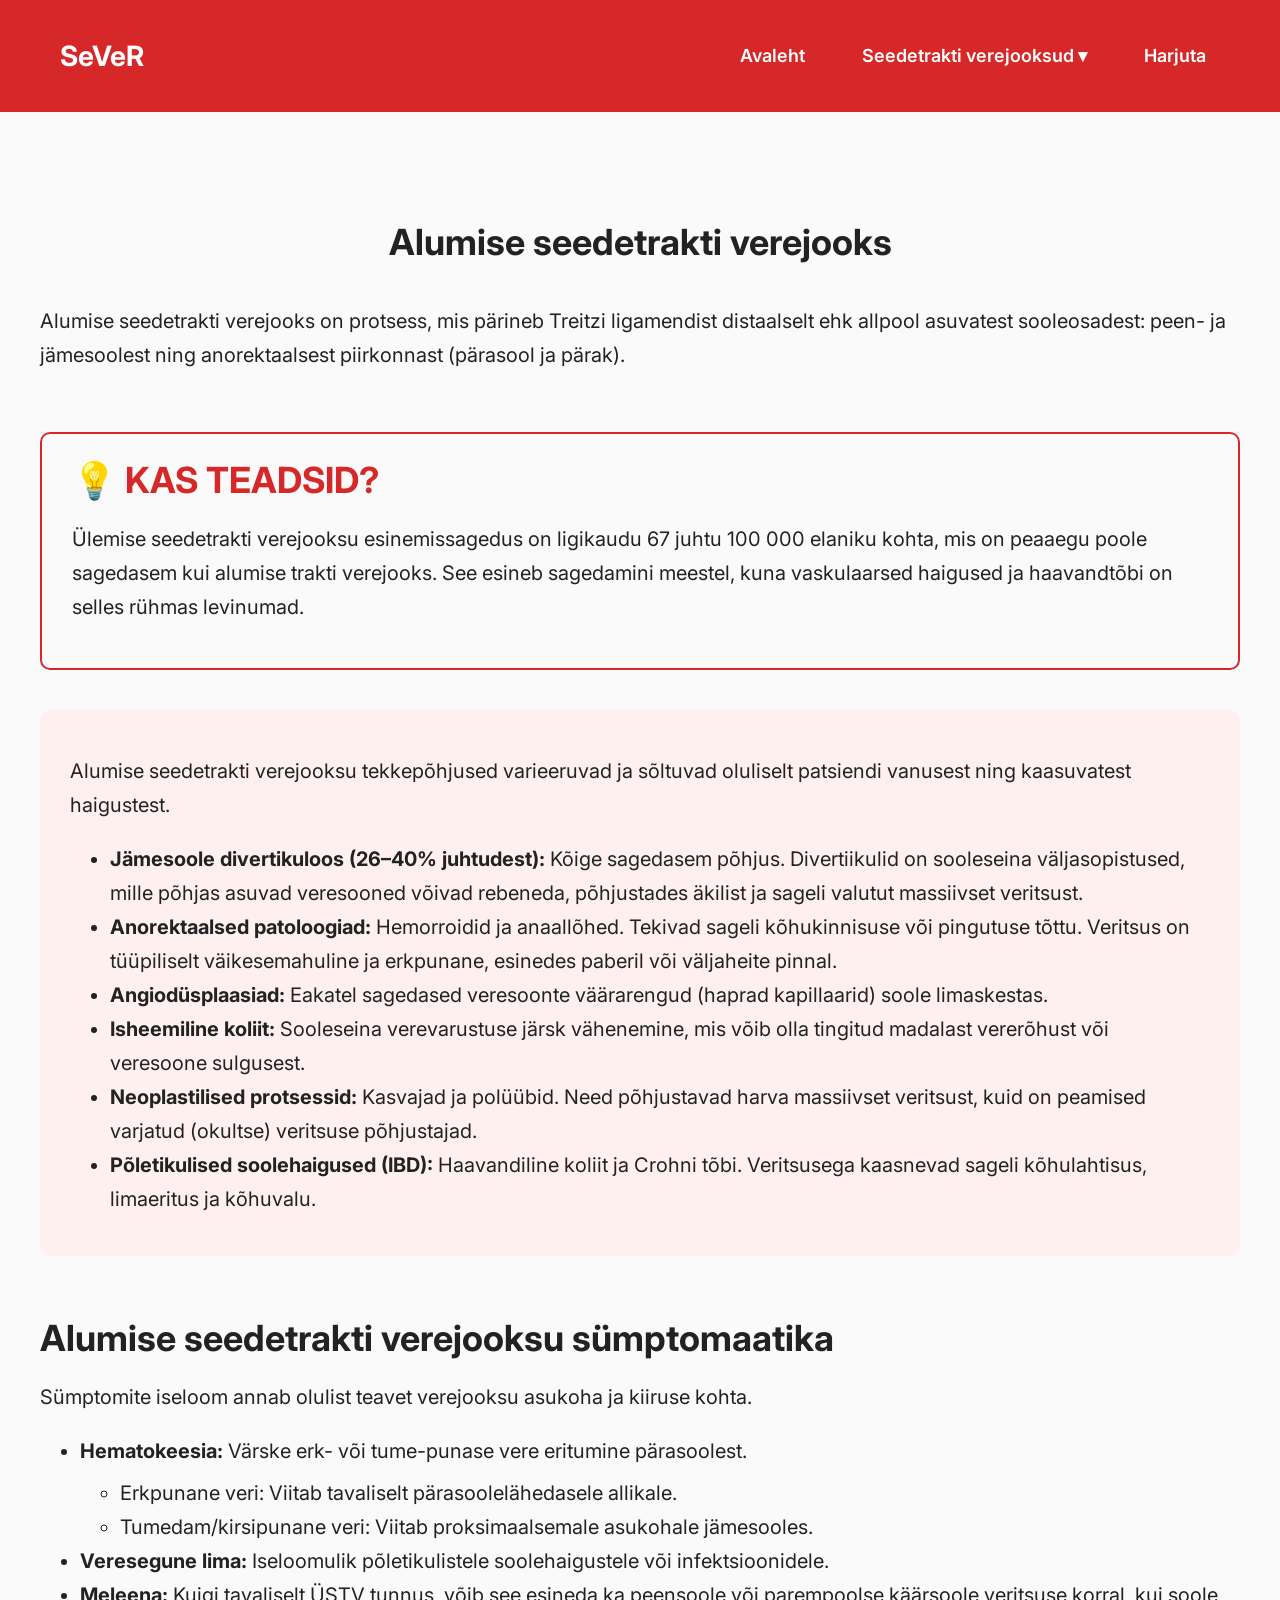
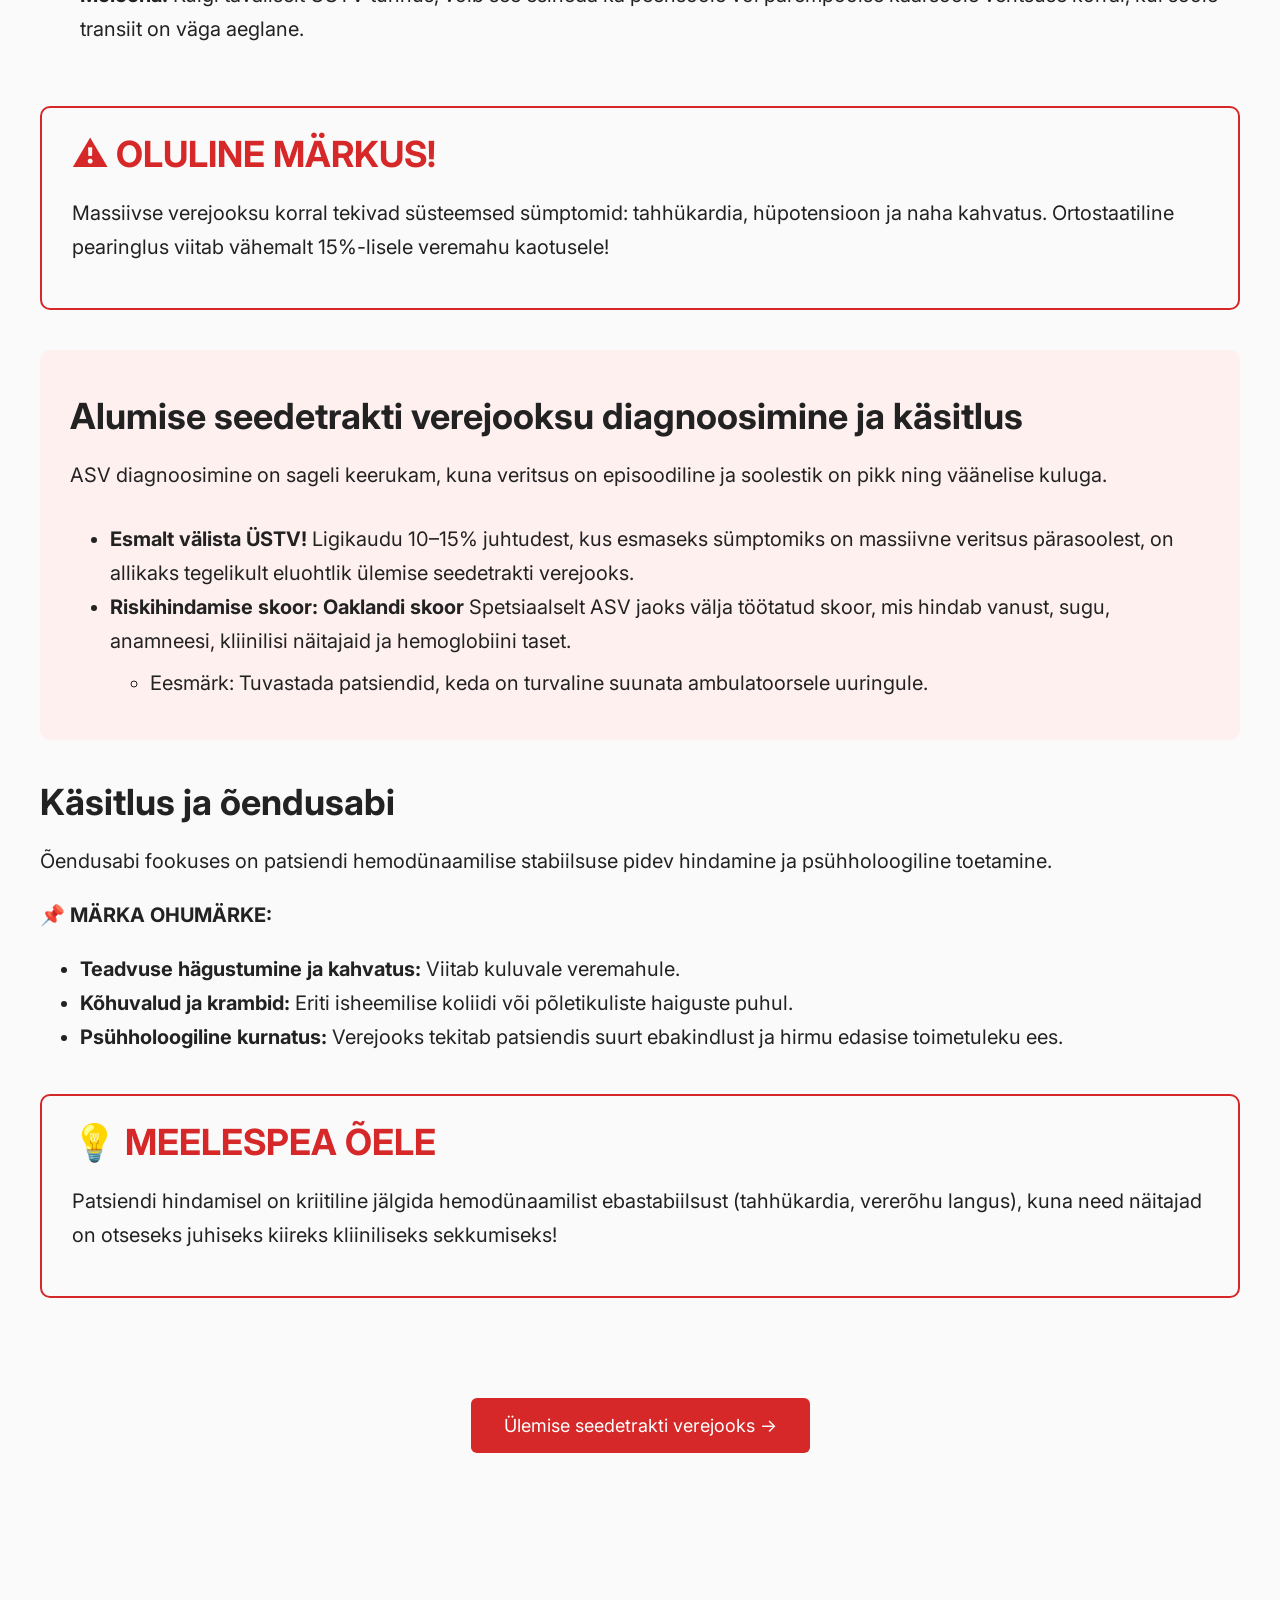
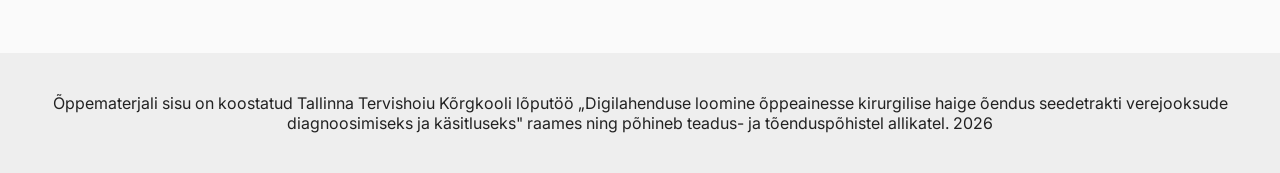
==== alumine seedetrakt.html @ 02011db6 "Add files via upload Update to everything" ====
<!DOCTYPE html>
<html>
<head>

<title>Alumine seedetrakt</title>

<link rel="stylesheet" href="style.css">
<meta name="viewport" content="width=device-width, initial-scale=1.0">

<link href="https://fonts.googleapis.com/css2?family=Inter:wght@300;400;600&display=swap" rel="stylesheet">

<script src="menu.js" defer></script>

</head>

<body>

<header>
  <h1>SeVeR</h1>
  <nav>
    <a href="index.html">Avaleht</a>
    <div class="nav-dropdown">
      <a class="nav-trigger">Seedetrakti verejooksud ▾</a>
      <div class="dropdown-panel">
        <div class="dropdown-col">
          <a href="ulemine seedetrakt.html" class="section-btn">Ülemine seedetrakt</a>
          <a href="alumine seedetrakt.html" class="section-btn">Alumine seedetrakt</a>
        </div>
      </div>
    </div>
    <a href="practice.html">Harjuta</a>
  </nav>
</header>

<div class="page-content">
  <div class="container">

    <!-- TITLE -->
    <h2 style="text-align:center; margin-top:60px; margin-bottom:40px;">Alumise seedetrakti verejooks</h2>

    <!-- INTRO TEXT -->
    <p style="margin-bottom:60px;">Alumise seedetrakti verejooks on protsess, mis pärineb Treitzi ligamendist distaalselt ehk
allpool asuvatest sooleosadest: peen- ja jämesoolest ning anorektaalsest piirkonnast (pärasool ja pärak).</p>

    <!-- DID YOU KNOW BOX -->
    <div class="info-box-outline">
      <h2>💡 KAS TEADSID?</h2>
      <p>Ülemise seedetrakti verejooksu esinemissagedus on ligikaudu 67 juhtu 100 000 elaniku kohta, mis on peaaegu poole sagedasem kui alumise trakti verejooks. See esineb sagedamini meestel, kuna vaskulaarsed haigused ja haavandtõbi on selles rühmas levinumad.</p>
    </div>

    <!-- LIGHT RED BACKGROUND BOX - CAUSES -->
    <div class="info-box-light">
      <p>Alumise seedetrakti verejooksu tekkepõhjused varieeruvad ja sõltuvad oluliselt patsiendi vanusest ning kaasuvatest haigustest.</p>

      <ul>
        <li><strong>Jämesoole divertikuloos (26–40% juhtudest):</strong> Kõige sagedasem põhjus. Divertiikulid on sooleseina väljasopistused, mille põhjas asuvad veresooned võivad rebeneda, põhjustades äkilist ja sageli valutut massiivset veritsust.</li>
        <li><strong>Anorektaalsed patoloogiad:</strong> Hemorroidid ja anaallõhed. Tekivad sageli kõhukinnisuse või pingutuse tõttu. Veritsus on tüüpiliselt väikesemahuline ja erkpunane, esinedes paberil või väljaheite pinnal.</li>
        <li><strong>Angiodüsplaasiad:</strong> Eakatel sagedased veresoonte väärarengud (haprad kapillaarid) soole limaskestas.</li>
        <li><strong>Isheemiline koliit:</strong> Sooleseina verevarustuse järsk vähenemine, mis võib olla tingitud madalast vererõhust või veresoone sulgusest.</li>
        <li><strong>Neoplastilised protsessid:</strong> Kasvajad ja polüübid. Need põhjustavad harva massiivset veritsust, kuid on peamised varjatud (okultse) veritsuse põhjustajad.</li>
        <li><strong>Põletikulised soolehaigused (IBD):</strong> Haavandiline koliit ja Crohni tõbi. Veritsusega kaasnevad sageli kõhulahtisus, limaeritus ja kõhuvalu.</li>
      </ul>
    </div>

    <!-- SYMPTOMS -->
    <h2 style="margin-top:60px; margin-bottom:20px;">Alumise seedetrakti verejooksu sümptomaatika</h2>
    <p style="margin-bottom:20px;">Sümptomite iseloom annab olulist teavet verejooksu asukoha ja kiiruse kohta.</p>

    <ul style="font-size:20px; line-height:1.7; margin-bottom:60px;">
      <li><strong>Hematokeesia:</strong> Värske erk- või tume-punase vere eritumine pärasoolest.
        <ul style="margin-top:8px;">
          <li>Erkpunane veri: Viitab tavaliselt pärasoolelähedasele allikale.</li>
          <li>Tumedam/kirsipunane veri: Viitab proksimaalsemale asukohale jämesooles.</li>
        </ul>
      </li>
      <li><strong>Veresegune lima:</strong> Iseloomulik põletikulistele soolehaigustele või infektsioonidele.</li>
      <li><strong>Meleena:</strong> Kuigi tavaliselt ÜSTV tunnus, võib see esineda ka peensoole või parempoolse käärsoole veritsuse korral, kui soole transiit on väga aeglane.</li>
    </ul>

    <!-- WARNING BOX -->
    <div class="info-box-outline">
      <h2>⚠️ OLULINE MÄRKUS!</h2>
      <p>Massiivse verejooksu korral tekivad süsteemsed sümptomid: tahhükardia, hüpotensioon ja naha kahvatus. Ortostaatiline pearinglus viitab vähemalt 15%-lisele veremahu kaotusele!</p>
    </div>

    <!-- DIAGNOSIS -->
    <div class="info-box-light">
      <h2 style="margin-top:20px; margin-bottom:20px;">Alumise seedetrakti verejooksu diagnoosimine ja käsitlus</h2>
      <p style="margin-bottom:30px;">ASV diagnoosimine on sageli keerukam, kuna veritsus on episoodiline ja soolestik on pikk ning väänelise kuluga.</p>

      <ul>
        <li><strong>Esmalt välista ÜSTV!</strong> Ligikaudu 10–15% juhtudest, kus esmaseks sümptomiks on massiivne veritsus pärasoolest, on allikaks tegelikult eluohtlik ülemise seedetrakti verejooks.</li>
        <li><strong>Riskihindamise skoor: Oaklandi skoor</strong> Spetsiaalselt ASV jaoks välja töötatud skoor, mis hindab vanust, sugu, anamneesi, kliinilisi näitajaid ja hemoglobiini taset.
          <ul style="margin-top:8px;">
            <li>Eesmärk: Tuvastada patsiendid, keda on turvaline suunata ambulatoorsele uuringule.</li>
          </ul>
        </li>
      </ul>

      
    </div>
    <h2 style="margin-top:20px; margin-bottom:20px;">Käsitlus ja õendusabi</h2>
      <p>Õendusabi fookuses on patsiendi hemodünaamilise stabiilsuse pidev hindamine ja psühholoogiline toetamine.</p>

      <p><strong>📌 MÄRKA OHUMÄRKE:</strong></p>
      <ul>
        <li><strong>Teadvuse hägustumine ja kahvatus:</strong> Viitab kuluvale veremahule.</li>
        <li><strong>Kõhuvalud ja krambid:</strong> Eriti isheemilise koliidi või põletikuliste haiguste puhul.</li>
        <li><strong>Psühholoogiline kurnatus:</strong> Verejooks tekitab patsiendis suurt ebakindlust ja hirmu edasise toimetuleku ees.</li>
      </ul>

    <!-- REMEMBER BOX -->
    <div class="info-box-outline">
      <h2>💡 MEELESPEA ÕELE</h2>
      <p>Patsiendi hindamisel on kriitiline jälgida hemodünaamilist ebastabiilsust (tahhükardia, vererõhu langus), kuna need näitajad on otseseks juhiseks kiireks kliiniliseks sekkumiseks!</p>
    </div>

    <!-- BUTTON -->
    <div style="text-align:center; margin-top:60px; margin-bottom:60px;">
      <a class="btn" href="ulemine seedetrakt.html">Ülemise seedetrakti verejooks →</a>
    </div>

  </div>
</div>

<footer>
  Õppematerjali sisu on koostatud Tallinna Tervishoiu Kõrgkooli lõputöö „Digilahenduse loomine õppeainesse kirurgilise haige õendus seedetrakti verejooksude diagnoosimiseks ja käsitluseks" raames ning põhineb teadus- ja tõenduspõhistel allikatel. 2026
</footer>

</body>
</html>
---- style.css ----
*, *::before, *::after {
    box-sizing: border-box;
}

html {
    overflow-x: hidden;
}

body {
    overflow-x: hidden;
    max-width: 100vw;
    /* rest of your body styles stay as they are */
}

body{
font-family:'Inter', sans-serif;
margin:0;
background:#fafafa;
color:#222;
min-height: 100vh;
display:flex;
flex-direction:column;
}

/* HEADER */

header{
background:#d62828;
padding:20px 60px;
display:flex;
justify-content:space-between;
align-items:center;
flex-wrap:wrap;
position:fixed;
top:0;
left:0;
width:100%;
z-index:1000;
}

header h1{
color:white;
font-size:28px;
}

nav a{
color:white;
margin-left:25px;
font-weight:600;
text-decoration:none;
font-size:18px;
transition:0.2s;
padding: 10px 14px;
border-radius: 6px;
}

nav a:hover{
color:black;
}

/* NAV DROPDOWN */
.nav-dropdown {
  position: relative;
  display: inline-block;
}

.nav-trigger {
  cursor: pointer !important;
  user-select: none;
}

.dropdown-panel {
  display: none;
  position: fixed;
  top: 110px;
  right: 0;
  width: 600px;
  background: #111;
  color: white;
  padding: 40px;
  z-index: 999;
  box-shadow: -4px 4px 20px rgba(0,0,0,0.4);
  animation: slideDown 0.3s ease;
  overflow-y: auto;
  max-height: calc(100vh - 68px);
  border-radius: 0 0 0 12px;
}

.dropdown-panel.open {
  display: flex;
  gap: 40px;
}

@keyframes slideDown {
  from { opacity: 0; transform: translateY(-10px); }
  to   { opacity: 1; transform: translateY(0); }
}

/* SECTION HEADERS - white clickable buttons */
.dropdown-col .section-btn {
  display: block;
  color: white;
  text-decoration: none;
  font-size: 15px;
  font-weight: 600;
  background: #2a2a2a;
  border-radius: 6px;
  padding: 10px 14px;
  margin: 10px 0 6px;
  transition: 0.2s;
  cursor: pointer;
}

.dropdown-col .section-btn:hover {
  background: #d62828;
  padding-left: 18px;
}

/* SUBSECTION LABELS - gray, not clickable */
.dropdown-col .section-label {
  color: #888;
  font-size: 13px;
  margin: 12px 0 4px 4px;
  display: block;
  cursor: default;
  user-select: none;
}

/* SUB-ITEMS - gray, not clickable */
.dropdown-col ul {
  list-style: none;
  padding: 0 0 0 12px;
  margin: 0 0 8px;
}

.dropdown-col ul li {
  color: #888;
  font-size: 14px;
  padding: 4px 0;
  cursor: default;
  user-select: none;
}


/* HERO */

.hero{
background:url("images/ambulance.jpg");
background-size:cover;
background-position:center;
height:420px;
display:flex;
flex-direction: column; /* ← add this */
align-items:center;
justify-content:center;
text-align:center;
color:white;
padding:20px;
margin-top:0px;
position: relative;
}

.hero h2{
font-size:70px;
max-width:800px;
}


.hero h3 {
  font-size: 46px;
  font-weight: 400;
  margin: 0 0 8px;
  color: white;
  text-shadow: 1px 1px 0 black, -1px -1px 0 black, 1px -1px 0 black, -1px 1px 0 black;
}

.hero h4 {
  font-size: 28px;
  font-weight: 300;
  margin: 0;
  color: white;
  text-shadow: 1.5px 1.5px 0 black, -1.5px -1.5px 0 black, 1.5px -1.5px 0 black, -1.5px 1.5px 0 black;

}

/* DARK OVERLAY */
.hero::before {
  content: '';
  position: absolute;
  top: 0;
  left: 0;
  width: 100%;
  height: 100%;
  background: rgba(0, 0, 0, 0.3); /* ← adjust 0.4 to make darker or lighter */
  z-index: 0;
}

/* KEEP TEXT ABOVE OVERLAY */
.hero h2,
.hero h3,
.hero h4 {
  position: relative;
  z-index: 1;
}

/* CONTAINER */

.container{
max-width:1400px;
margin:auto;
padding:60px 40px;
flex:1;
width:100%;
padding-top:80px;
}

/* TEXT */

h2{
font-size:36px;
margin-bottom:4px;
}

p{
font-size:20px;
line-height:1.7;
}

li{
font-size:20px;
line-height:1.7;
}

/* BUTTON */

.btn{
background:#d62828;
color:white;
padding:16px 32px;
border-radius:6px;
text-decoration:none;
margin-top:40px;
transition:0.2s;
font-size:18px;
display: inline-block;
min-width: 200px;
text-align: center;
border: 1px solid transparent
}

.btn:hover{
background:white;
color:black;
border:1px solid black;
/* transform:scale(1); */
}

/* BUTTON GAP (desktop) */
.btn + .btn {
    margin-left: 40px;
}


/* LEARN GRID */

.topic{
display:grid;
grid-template-columns:1fr 1fr;
gap:80px;
margin:100px 0;
align-items:center;
}

.topic img{
width:90%;
border-radius:10px;
}

/* FOOTER */

footer{
background:#eee;
text-align:center;
padding:40px;
margin-top:80px;
font-size:16px;
}

/* FLASHCARD LAYOUT */

.flashcard-grid{
display:grid;
grid-template-columns:repeat(3,1fr);
gap:150px;
margin-top:80px;
margin-bottom:120px;

}

.card-container{
perspective:1000px;
height:300px;

}

.card{
width:100%;
height:100%;
position:relative;
transform-style:preserve-3d;
transition:transform 0.6s;
cursor:pointer;
}

.card.flip{
transform:rotateY(180deg);
}

.card-face{
position:absolute;
width:100%;
height:100%;
backface-visibility:hidden;
background:white;
border-radius:10px;
box-shadow:0 6px 20px rgba(0,0,0,0.1);
padding:25px;
display:flex;
flex-direction:column;
justify-content:center;
box-sizing: border-box;
left: 0;
}

.card-back{
transform:rotateY(180deg);
}

/*.card input{
margin-top:20px;
padding:10px;
font-size:16px;
}*/

/* CUSTOM FLASHCARD INPUTS */

.card label{
font-size:14px;
margin-top:10px;
}

.card input{
margin-top:5px;
margin-bottom:10px;
padding:10px;
font-size:16px;
border-radius:5px;
border:1px solid #ccc;
}
.page-content{
    flex:1;
    display:flex;
    flex-direction:column;
    padding-top:80px;
}

/* INTRO IMAGE */
.intro-image {
  text-align: center;
  margin: 40px 0;
}

.intro-image img {
  width: 70%;
  max-width: 900px;
  border-radius: 10px;
}

/* INFO BOX - red outline */
.info-box-outline {
  border: 2px solid #d62828;
  border-radius: 10px;
  padding: 24px 30px;
  margin: 40px 0;
}

.info-box-outline h2 {
  color: #d62828;
  margin-top: 0;
}

/* INFO BOX - light red background */
.info-box-light {
  background: #fff0f0;
  border-radius: 10px;
  padding: 24px 30px;
  margin: 40px 0;
}

/* SYMPTOMS TABLE */
.symptoms-table {
  width: 100%;
  border-collapse: collapse;
  margin: 30px 0;
  font-size: 18px;
}

.symptoms-table th {
  background: #d62828;
  color: white;
  padding: 16px 20px;
  text-align: left;
}

.symptoms-table td {
  padding: 20px;
  border-bottom: 1px solid #eee;
}

.symptoms-table tr:nth-child(even) {
  background: #fafafa;
}

.symptoms-table tr:hover {
  background: #fff0f0;
}




/* MOBILE RESPONSIVE */

@media (max-width:900px){

    .page-content{
        padding-top:100px;
    }
    /* CONTAINER */
    .container{
        padding:100px 15px 30px;
        overflow-x: hidden;
    }

    /* HERO */
    .hero{
        height:300px;
        padding:15px;
    }
    

    /* .hero h2{
        font-size:28px;
    }

    /* TEXT */
    /* h2{
        font-size:26px;
    }

    p{
        font-size:16px; 
    }*/

    header{
        padding:15px;
        flex-direction:column;
        align-items:flex-start;
    }

    nav{
        margin-top:10px;
    }

    nav a{
        margin-left:0;
        margin-right:15px;
        /* font-size:16px; */
    }

    .dropdown-panel {
    width: 100%;
    flex-direction: column;
    right: 0;
    left: 0;
    border-radius: 0 0 12px 12px;
    top: 125px;
    }

    /* GRID FIX (MOST IMPORTANT) */
    .flashcard-grid{
        grid-template-columns:1fr;
        gap:30px;
        margin-top:100px;
        justify-items:center; /* 🔥 THIS IS THE KEY FIX */
    }

    /* TOPIC SECTION */
    .topic{
        grid-template-columns:1fr;
        gap:40px;
    }

    /* BUTTON */
    .btn{
        padding:12px 20px;
        /* font-size:16px; */
        display: inline-block;
        margin-left: auto;
        margin-right: auto;
    }

    .btn + .btn {
    margin-left: 15px;
    margin-top: 20px;
}

    /* FOOTER */
    footer{
        padding:30px 15px;
        width: 100%;
        box-sizing: border-box;
    }

    .card{
    width:95%;
    margin:0;}

    .card-container{
    width:100%;
    display:flex;
    justify-content:center;}

    .intro-image img {
    width: 100%;
  }

    

}
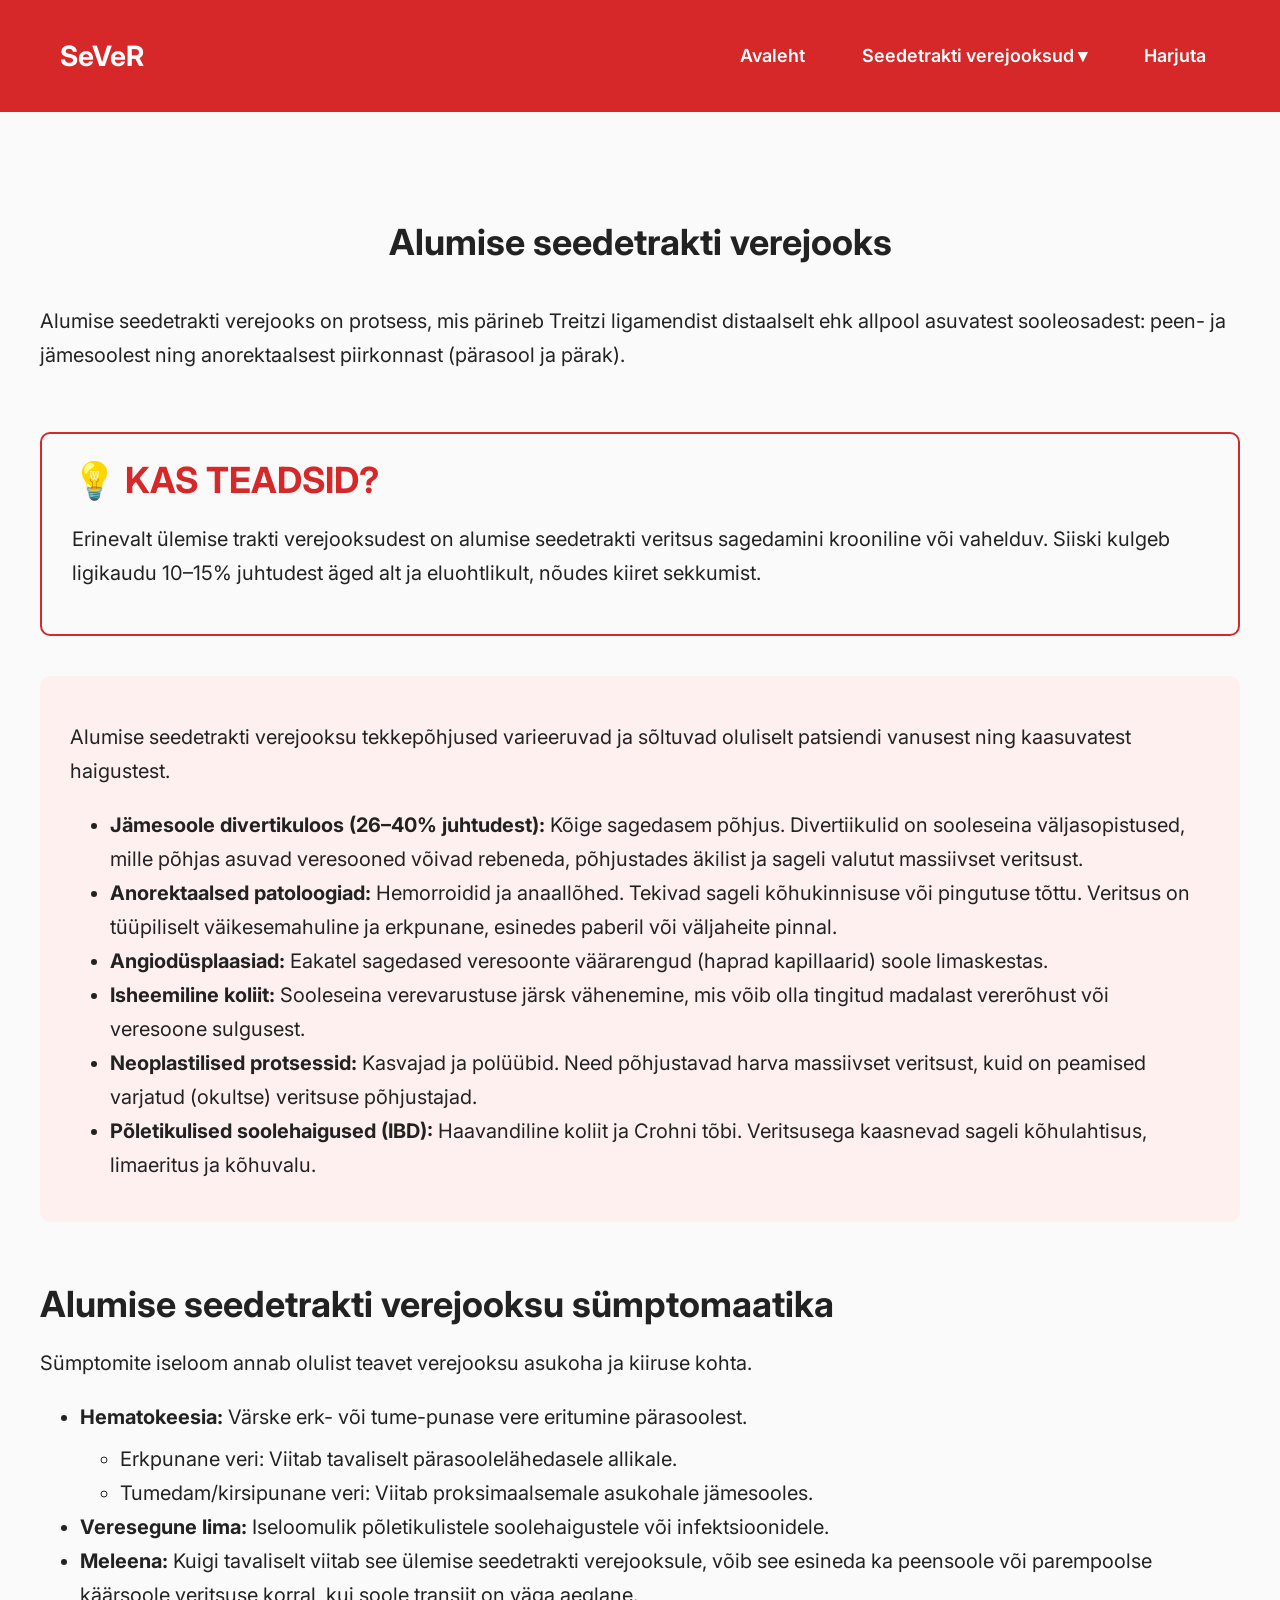
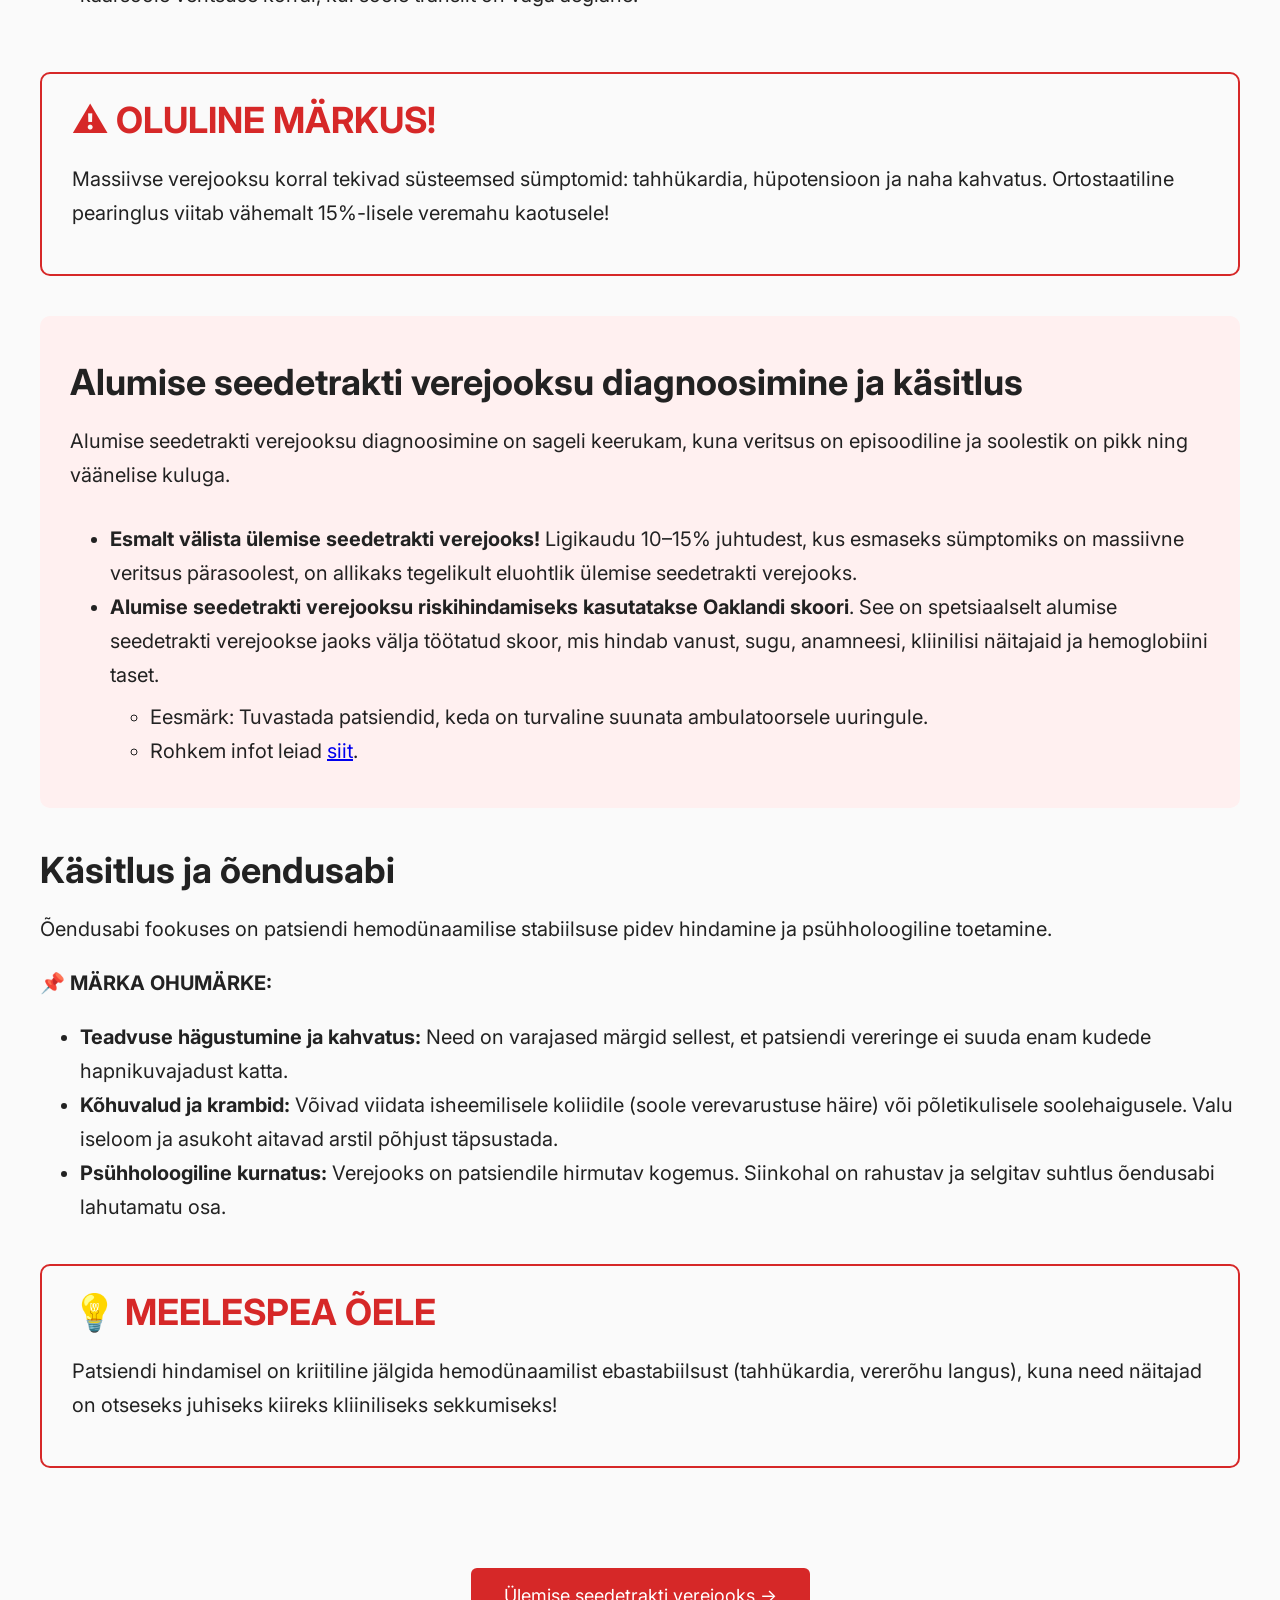
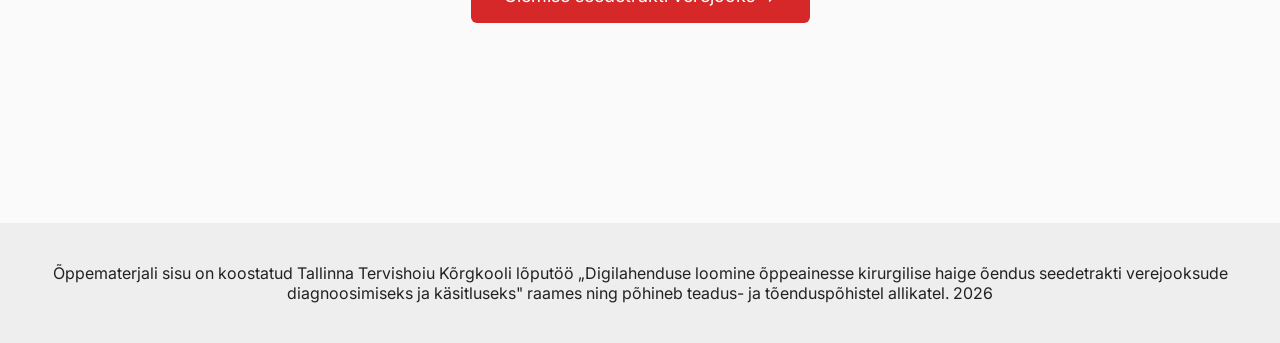
==== commit 1bee8a93: "Add files via upload update to ui" ====
--- a/alumine seedetrakt.html
+++ b/alumine seedetrakt.html
@@ -45,7 +45,7 @@
     <!-- DID YOU KNOW BOX -->
     <div class="info-box-outline">
       <h2>💡 KAS TEADSID?</h2>
-      <p>Ülemise seedetrakti verejooksu esinemissagedus on ligikaudu 67 juhtu 100 000 elaniku kohta, mis on peaaegu poole sagedasem kui alumise trakti verejooks. See esineb sagedamini meestel, kuna vaskulaarsed haigused ja haavandtõbi on selles rühmas levinumad.</p>
+      <p>Erinevalt ülemise trakti verejooksudest on alumise seedetrakti veritsus sagedamini krooniline või vahelduv. Siiski kulgeb ligikaudu 10–15% juhtudest äged alt ja eluohtlikult, nõudes kiiret sekkumist.</p>
     </div>
 
     <!-- LIGHT RED BACKGROUND BOX - CAUSES -->
@@ -74,7 +74,7 @@
         </ul>
       </li>
       <li><strong>Veresegune lima:</strong> Iseloomulik põletikulistele soolehaigustele või infektsioonidele.</li>
-      <li><strong>Meleena:</strong> Kuigi tavaliselt ÜSTV tunnus, võib see esineda ka peensoole või parempoolse käärsoole veritsuse korral, kui soole transiit on väga aeglane.</li>
+      <li><strong>Meleena:</strong> Kuigi tavaliselt viitab see ülemise seedetrakti verejooksule, võib see esineda ka peensoole või parempoolse käärsoole veritsuse korral, kui soole transiit on väga aeglane.</li>
     </ul>
 
     <!-- WARNING BOX -->
@@ -86,13 +86,14 @@
     <!-- DIAGNOSIS -->
     <div class="info-box-light">
       <h2 style="margin-top:20px; margin-bottom:20px;">Alumise seedetrakti verejooksu diagnoosimine ja käsitlus</h2>
-      <p style="margin-bottom:30px;">ASV diagnoosimine on sageli keerukam, kuna veritsus on episoodiline ja soolestik on pikk ning väänelise kuluga.</p>
+      <p style="margin-bottom:30px;">Alumise seedetrakti verejooksu diagnoosimine on sageli keerukam, kuna veritsus on episoodiline ja soolestik on pikk ning väänelise kuluga.</p>
 
       <ul>
-        <li><strong>Esmalt välista ÜSTV!</strong> Ligikaudu 10–15% juhtudest, kus esmaseks sümptomiks on massiivne veritsus pärasoolest, on allikaks tegelikult eluohtlik ülemise seedetrakti verejooks.</li>
-        <li><strong>Riskihindamise skoor: Oaklandi skoor</strong> Spetsiaalselt ASV jaoks välja töötatud skoor, mis hindab vanust, sugu, anamneesi, kliinilisi näitajaid ja hemoglobiini taset.
+        <li><strong>Esmalt välista ülemise seedetrakti verejooks!</strong> Ligikaudu 10–15% juhtudest, kus esmaseks sümptomiks on massiivne veritsus pärasoolest, on allikaks tegelikult eluohtlik ülemise seedetrakti verejooks.</li>
+        <li><strong>Alumise seedetrakti verejooksu riskihindamiseks kasutatakse Oaklandi skoori</strong>. See on spetsiaalselt alumise seedetrakti verejookse jaoks välja töötatud skoor, mis hindab vanust, sugu, anamneesi, kliinilisi näitajaid ja hemoglobiini taset.</li>
           <ul style="margin-top:8px;">
             <li>Eesmärk: Tuvastada patsiendid, keda on turvaline suunata ambulatoorsele uuringule.</li>
+            <li>Rohkem infot leiad <a href="https://www.mdcalc.com/calc/10042/oakland-score-safe-discharge-lower-gi-bleed" target="_blank">siit</a>.</li>
           </ul>
         </li>
       </ul>
@@ -104,10 +105,10 @@
 
       <p><strong>📌 MÄRKA OHUMÄRKE:</strong></p>
       <ul>
-        <li><strong>Teadvuse hägustumine ja kahvatus:</strong> Viitab kuluvale veremahule.</li>
-        <li><strong>Kõhuvalud ja krambid:</strong> Eriti isheemilise koliidi või põletikuliste haiguste puhul.</li>
-        <li><strong>Psühholoogiline kurnatus:</strong> Verejooks tekitab patsiendis suurt ebakindlust ja hirmu edasise toimetuleku ees.</li>
-      </ul>
+          <li><strong>Teadvuse hägustumine ja kahvatus:</strong> Need on varajased märgid sellest, et patsiendi vereringe ei suuda enam kudede hapnikuvajadust katta.</li>
+  <li><strong>Kõhuvalud ja krambid:</strong> Võivad viidata isheemilisele koliidile (soole verevarustuse häire) või põletikulisele soolehaigusele. Valu iseloom ja asukoht aitavad arstil põhjust täpsustada.</li>
+  <li><strong>Psühholoogiline kurnatus:</strong> Verejooks on patsiendile hirmutav kogemus. Siinkohal on rahustav ja selgitav suhtlus õendusabi lahutamatu osa.</li>
+</ul>
 
     <!-- REMEMBER BOX -->
     <div class="info-box-outline">
--- a/style.css
+++ b/style.css
@@ -255,9 +255,27 @@
 /* transform:scale(1); */
 }
 
+.button-stack {
+  display: flex;
+  flex-direction: column;
+  align-items: center;
+  gap: 20px;
+  margin-top: 80px;
+  margin-bottom: 10px;
+}
+
+.button-stack2 {
+  display: flex;
+  flex-direction: column;
+  align-items: center;
+  gap: 10px;
+  margin-top: 10px;
+  margin-bottom: 10px;
+}
+
 /* BUTTON GAP (desktop) */
 .btn + .btn {
-    margin-left: 40px;
+  margin-left: 0;
 }
 
 
@@ -336,6 +354,13 @@
 transform:rotateY(180deg);
 }
 
+.card-answer {
+  margin-top: 12px;
+  font-size: 1rem;
+  color: #222;
+  line-height: 1.3;
+}
+
 /*.card input{
 margin-top:20px;
 padding:10px;
@@ -426,7 +451,26 @@
 }
 
 
-
+.button-row {
+  display: flex;
+  flex-direction: row;
+  justify-content: center;
+  gap: 40px;
+  margin-top: 80px;
+  margin-bottom: 80px;
+}
+
+.button-row .button-stack,
+.button-row .button-stack2 {
+  margin: 0;
+}
+
+.index-buttons {
+  text-align:center;
+  gap: 80px;
+  margin-top: 40px;
+  margin-bottom: 40px;
+}
 
 /* MOBILE RESPONSIVE */
 
@@ -509,10 +553,10 @@
         margin-right: auto;
     }
 
-    .btn + .btn {
-    margin-left: 15px;
-    margin-top: 20px;
-}
+    /* .btn + .btn {
+  margin-left: 15px;
+  margin-top: 20px;
+} */
 
     /* FOOTER */
     footer{
@@ -534,6 +578,29 @@
     width: 100%;
   }
 
+  .button-row {
+  flex-direction: column;
+  gap: 0;
+  margin-top: 40px;
+}
+
+.index-buttons {
+  text-align:center;
+  gap: 20px;
+}
+
+.hero h2 {
+  font-size: 36px;
+}
+
+.hero h3 {
+  font-size: 24px;
+}
+
+.hero h4 {
+  font-size: 18px;
+}
+
     
 
 }
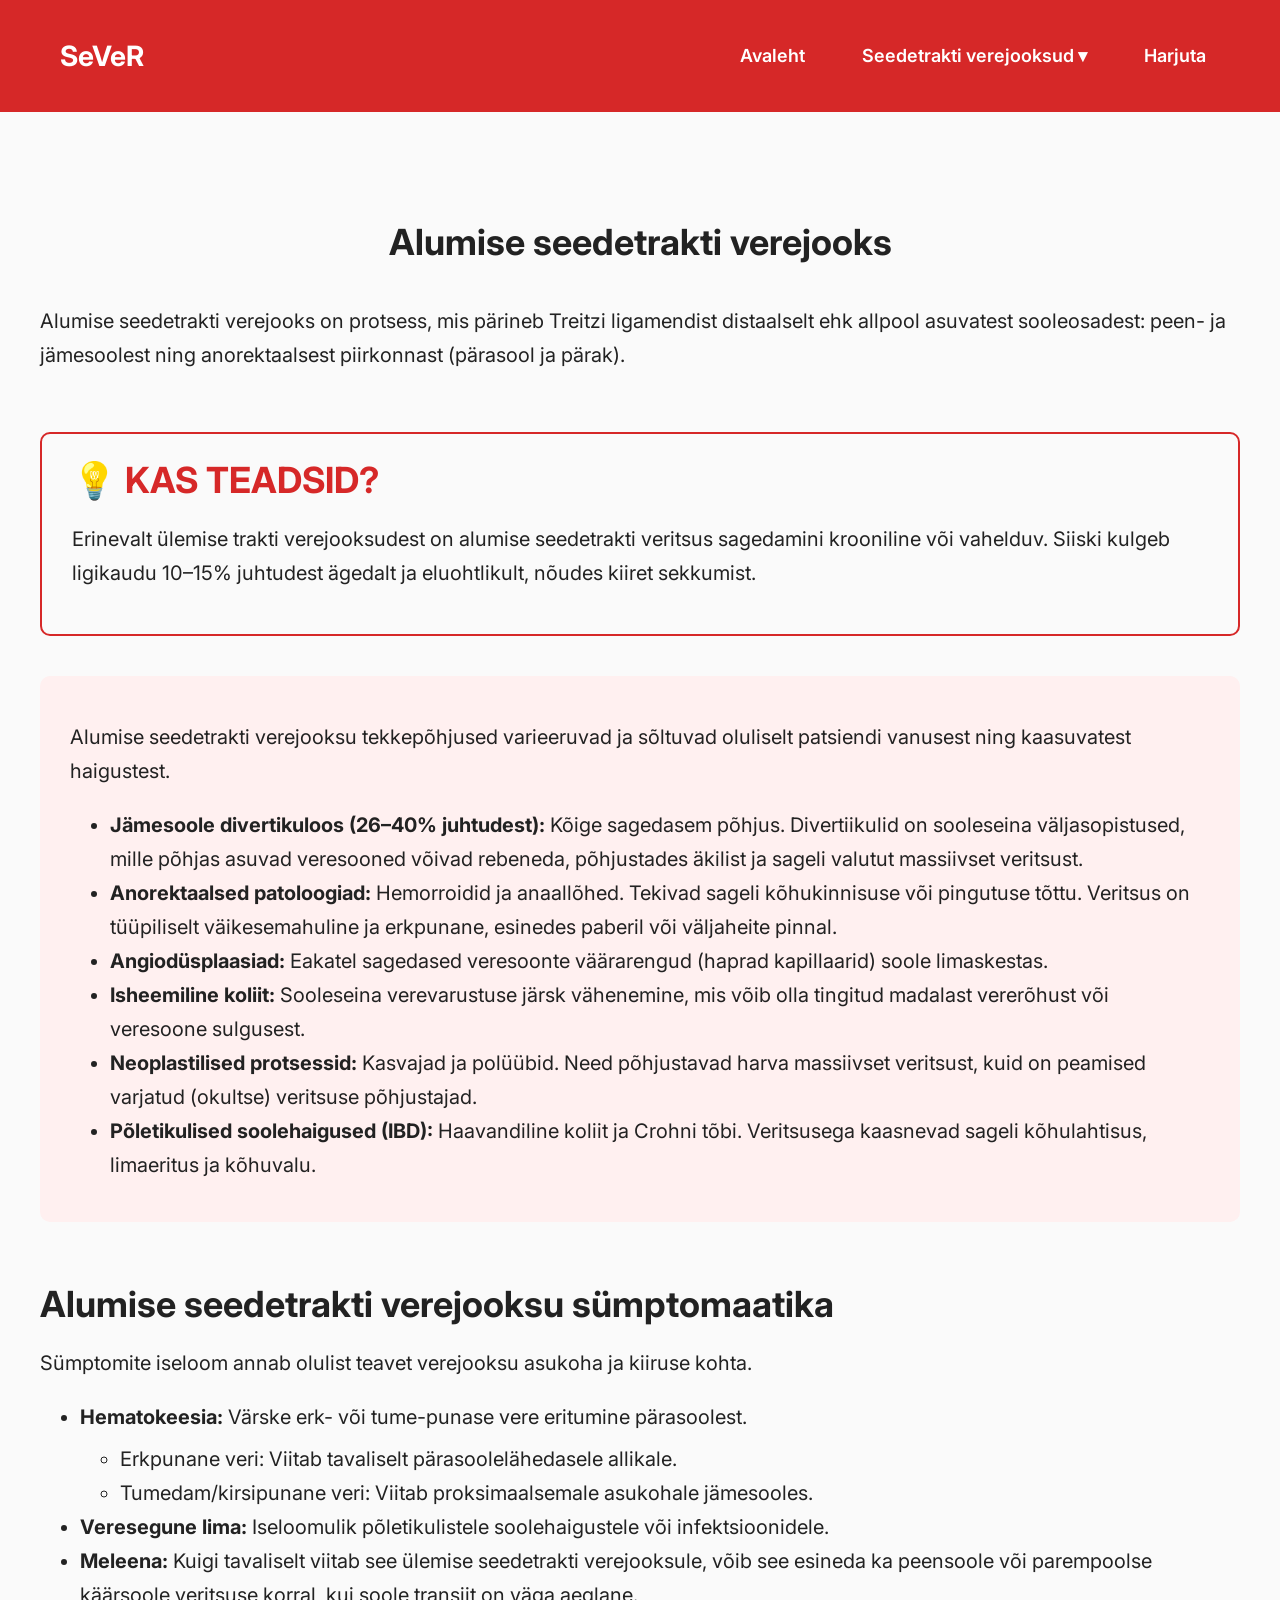
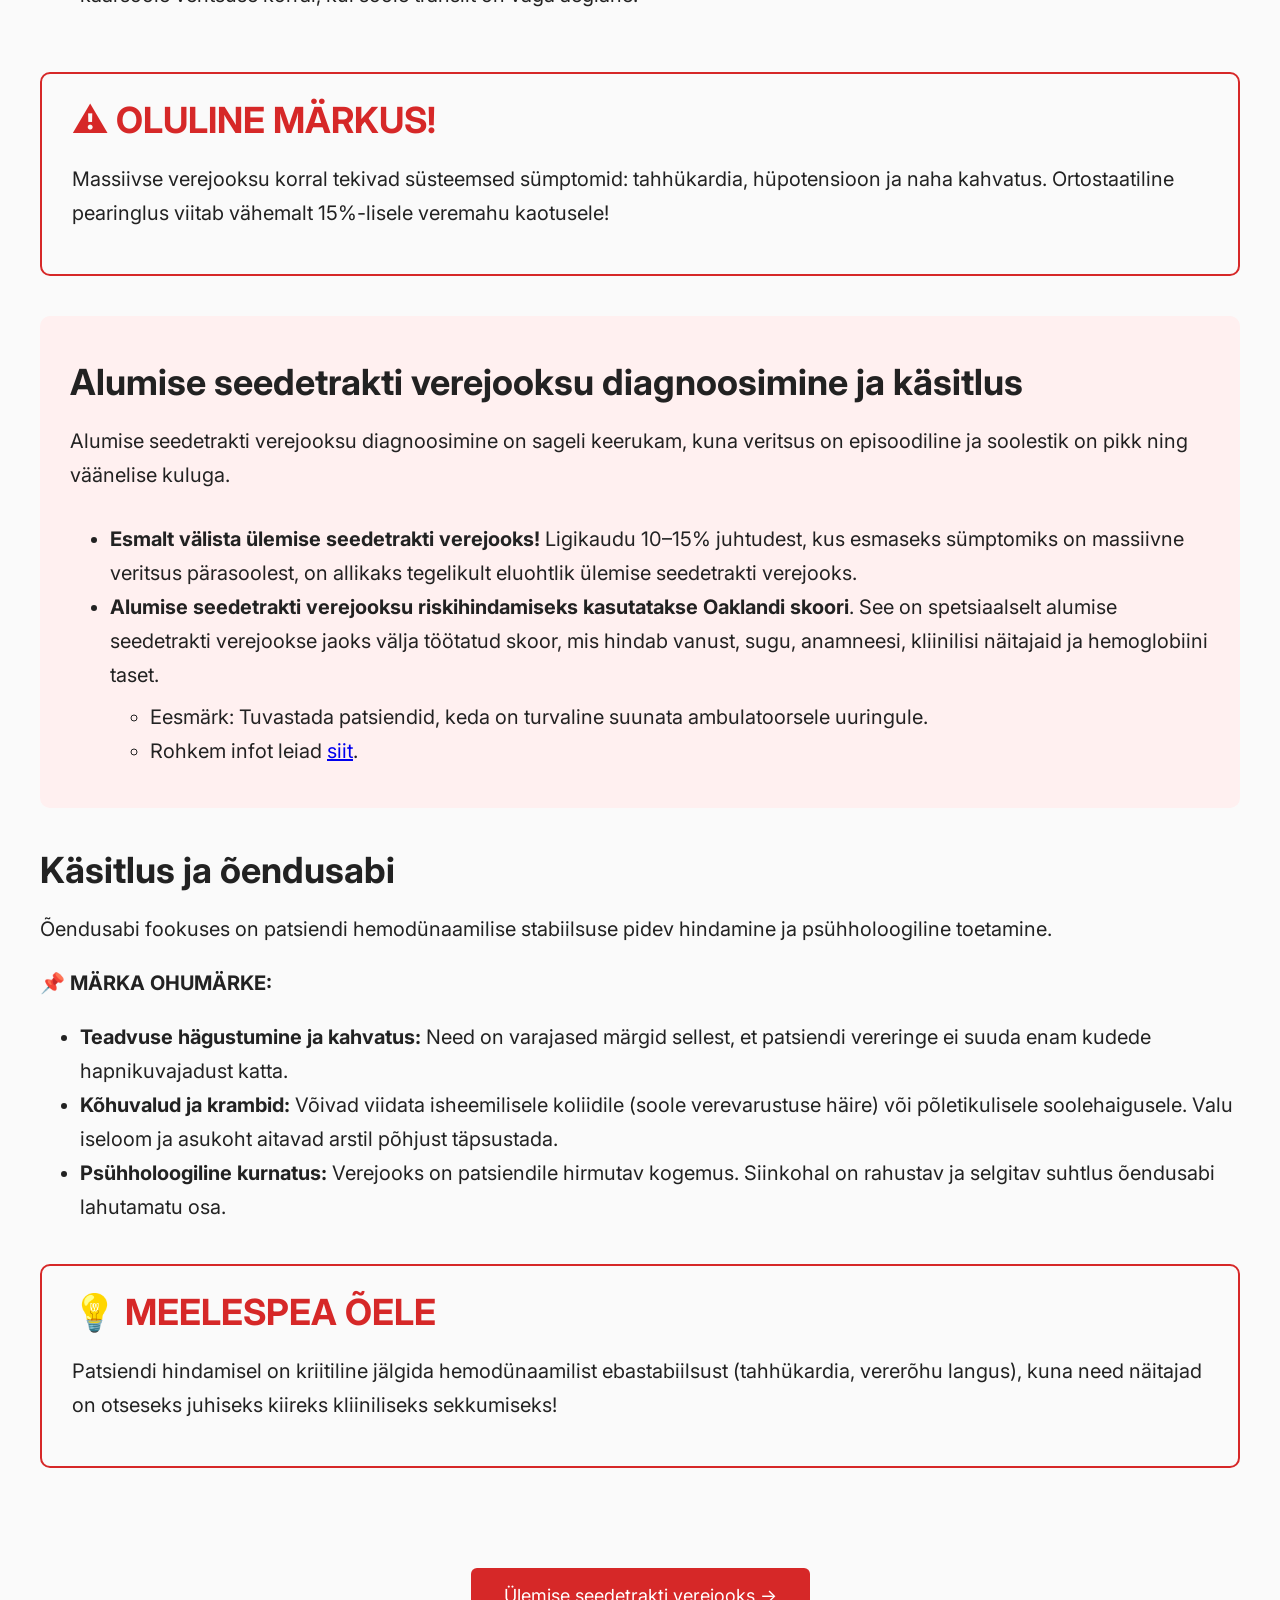
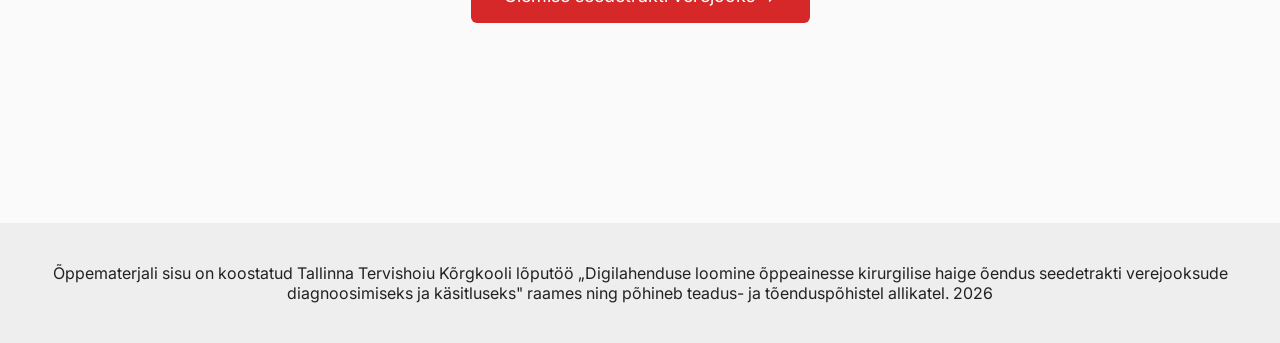
==== commit 18a84db7: "Add files via upload" ====
--- a/alumine seedetrakt.html
+++ b/alumine seedetrakt.html
@@ -45,7 +45,7 @@
     <!-- DID YOU KNOW BOX -->
     <div class="info-box-outline">
       <h2>💡 KAS TEADSID?</h2>
-      <p>Erinevalt ülemise trakti verejooksudest on alumise seedetrakti veritsus sagedamini krooniline või vahelduv. Siiski kulgeb ligikaudu 10–15% juhtudest äged alt ja eluohtlikult, nõudes kiiret sekkumist.</p>
+      <p>Erinevalt ülemise trakti verejooksudest on alumise seedetrakti veritsus sagedamini krooniline või vahelduv. Siiski kulgeb ligikaudu 10–15% juhtudest ägedalt ja eluohtlikult, nõudes kiiret sekkumist.</p>
     </div>
 
     <!-- LIGHT RED BACKGROUND BOX - CAUSES -->
--- a/style.css
+++ b/style.css
@@ -505,21 +505,23 @@
         font-size:16px; 
     }*/
 
-    header{
-        padding:15px;
-        flex-direction:column;
-        align-items:flex-start;
-    }
-
-    nav{
-        margin-top:10px;
-    }
-
-    nav a{
-        margin-left:0;
-        margin-right:15px;
-        /* font-size:16px; */
-    }
+    header {
+    padding: 15px;
+    flex-direction: row;
+    align-items: center;
+    justify-content: space-between;
+}
+
+nav {
+    margin-top: 0;
+}
+
+nav a {
+    margin-left: 0;
+    margin-right: 0;
+    font-size: 14px;
+    padding: 6px 8px;
+}
 
     .dropdown-panel {
     width: 100%;
